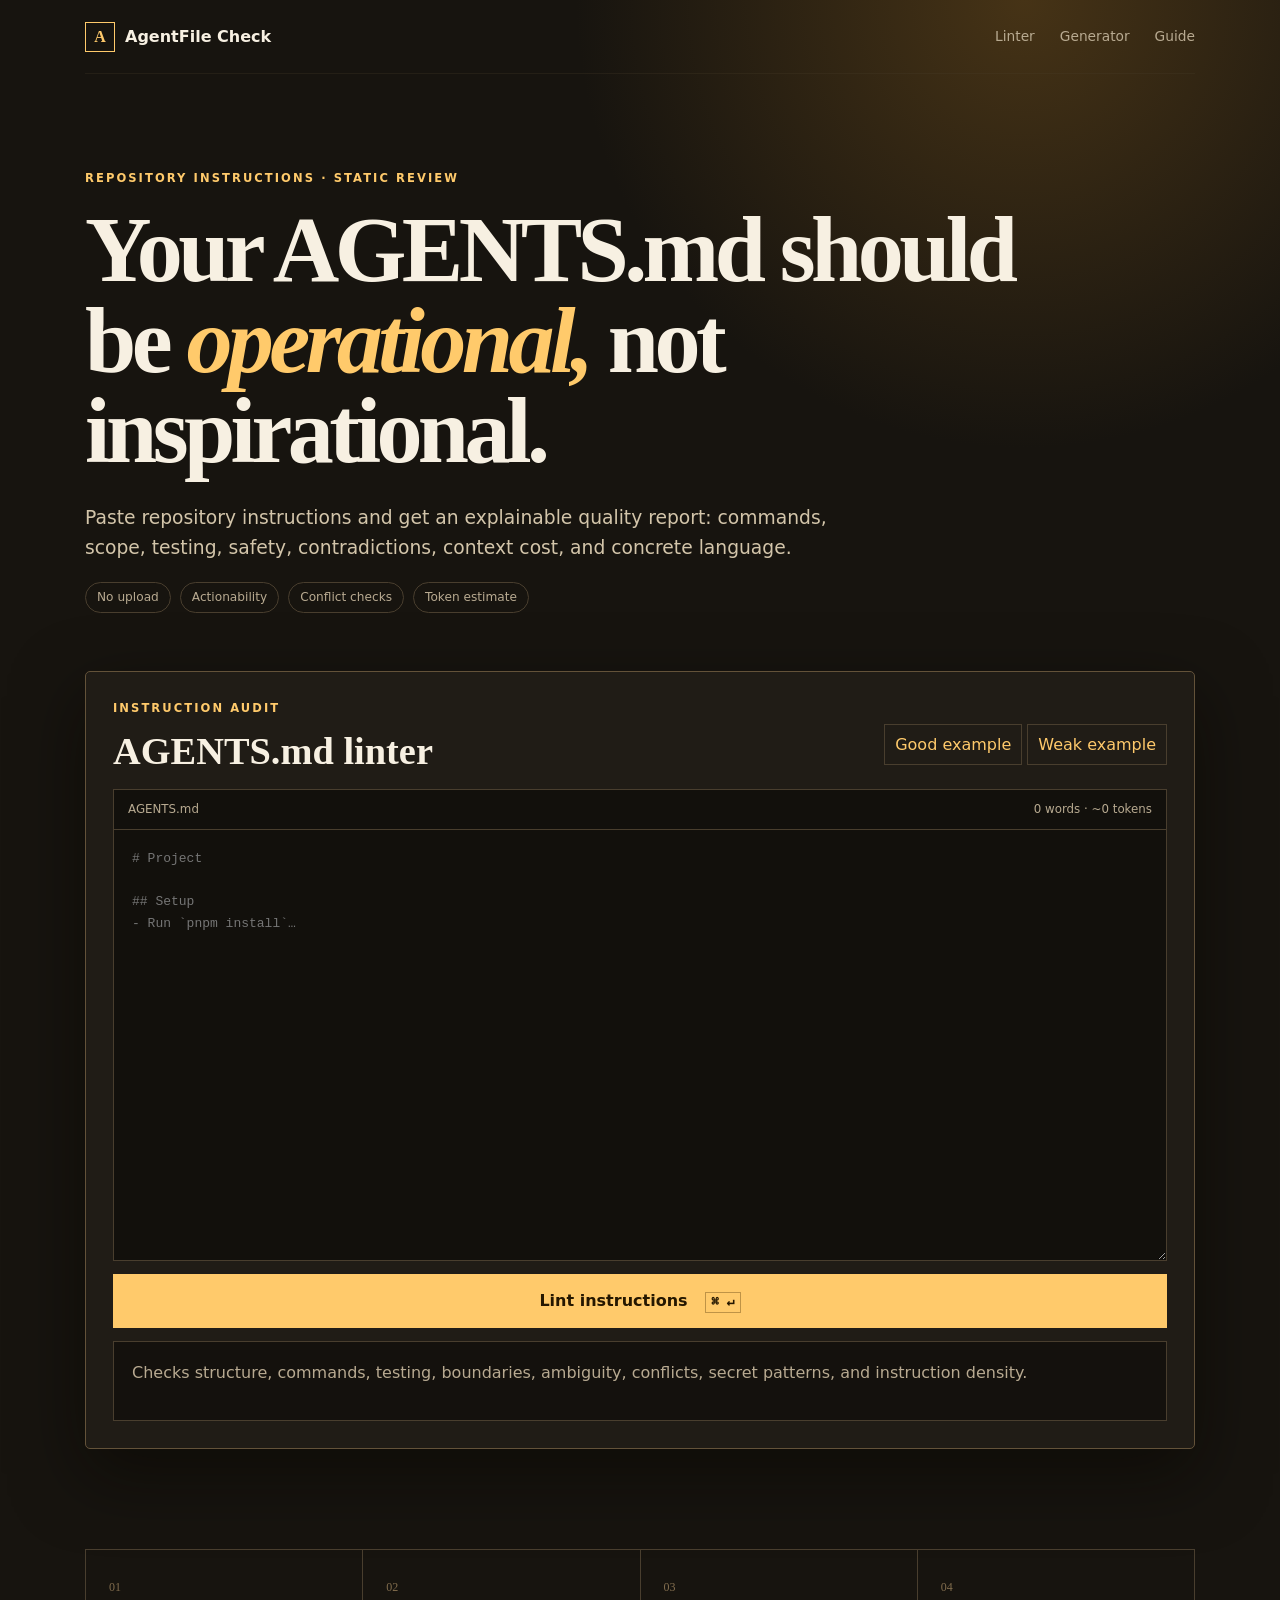
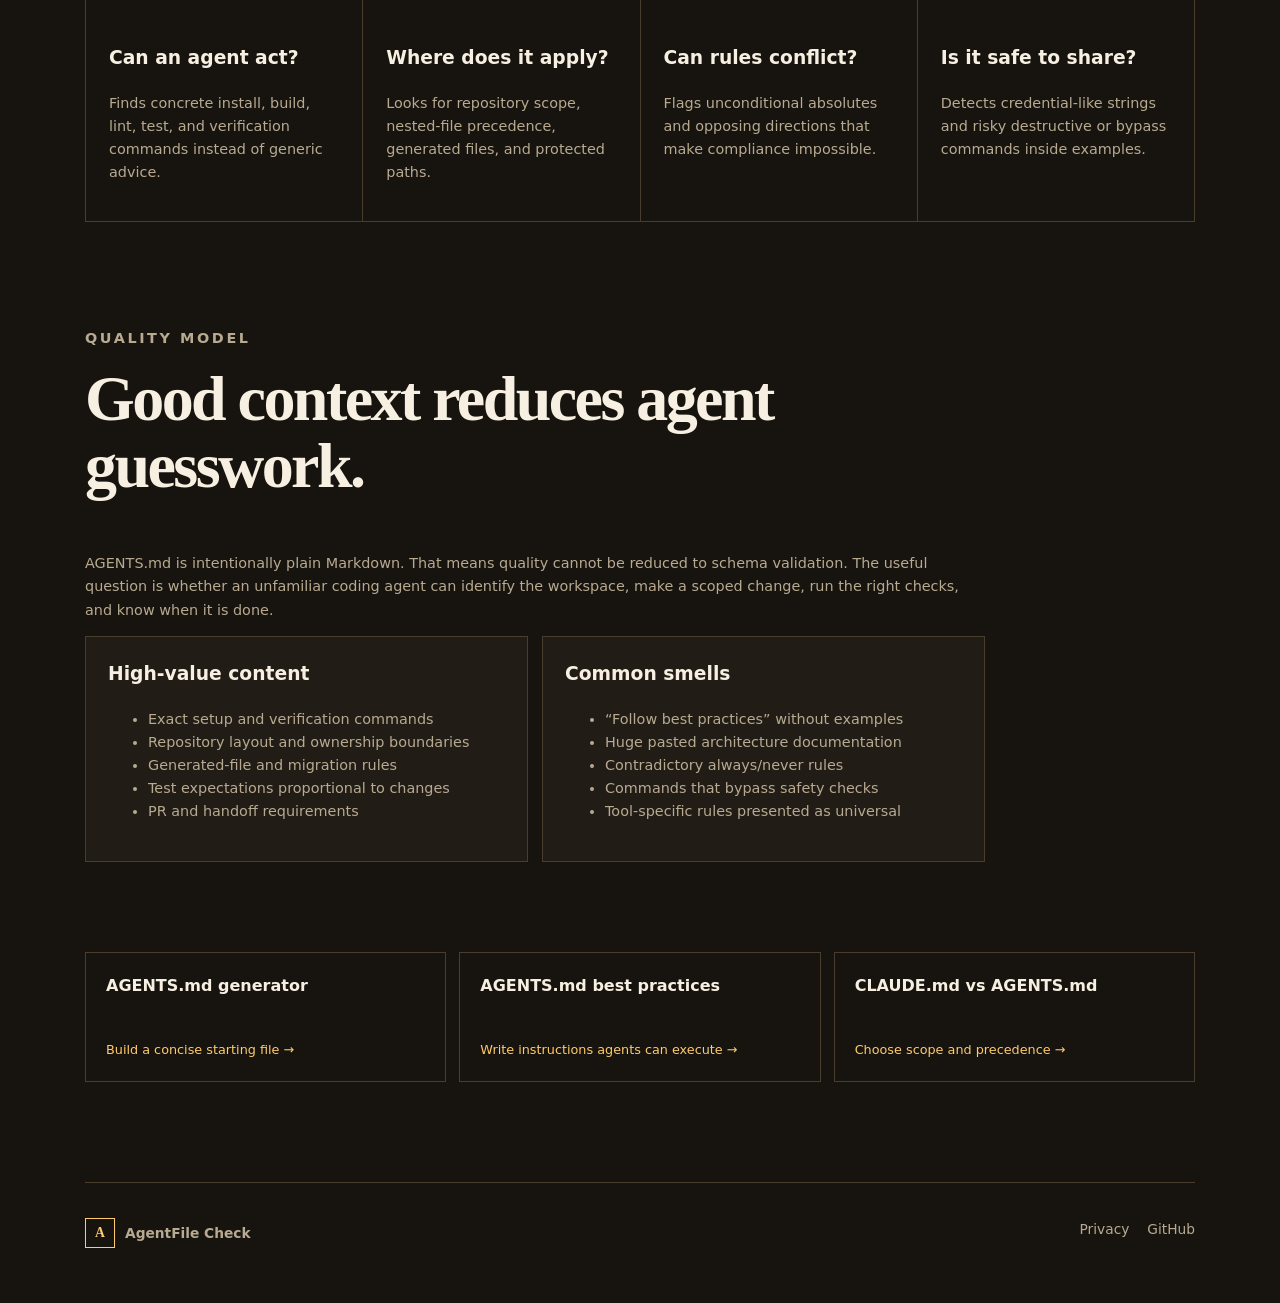
==== index.html @ b390b37d "Launch AGENTS.md quality linter" ====
<!doctype html><html lang="en"><head><meta charset="utf-8"><meta name="viewport" content="width=device-width,initial-scale=1">
<title>AGENTS.md Linter — Validate Coding Agent Instructions</title><meta name="description" content="Lint AGENTS.md for missing setup and test commands, vague instructions, conflicts, unsafe automation, scope ambiguity, excessive size, and leaked secrets. Runs locally.">
<link rel="canonical" href="https://agentslint.guagua-alvin.top/"><meta property="og:title" content="AGENTS.md Linter"><meta property="og:description" content="Check whether your repository instructions are actionable, scoped, consistent, and safe."><meta property="og:type" content="website"><meta property="og:url" content="https://agentslint.guagua-alvin.top/"><meta name="theme-color" content="#17140f"><link rel="icon" href="/assets/favicon.svg"><link rel="stylesheet" href="/styles.css">
<script type="application/ld+json">{"@context":"https://schema.org","@type":"SoftwareApplication","name":"AGENTS.md Linter","applicationCategory":"DeveloperApplication","operatingSystem":"Any","url":"https://agentslint.guagua-alvin.top/","offers":{"@type":"Offer","price":"0","priceCurrency":"USD"}}</script></head><body>
<header><a class="brand" href="/"><span>A</span>AgentFile Check</a><nav><a href="#linter">Linter</a><a href="/agents-md-generator">Generator</a><a href="/agents-md-best-practices">Guide</a></nav></header>
<main><section class="hero"><p class="kicker">REPOSITORY INSTRUCTIONS · STATIC REVIEW</p><h1>Your AGENTS.md should be <em>operational,</em> not inspirational.</h1><p>Paste repository instructions and get an explainable quality report: commands, scope, testing, safety, contradictions, context cost, and concrete language.</p><div class="chips"><span>No upload</span><span>Actionability</span><span>Conflict checks</span><span>Token estimate</span></div></section>
<section class="tool" id="linter"><div class="tool-head"><div><p class="kicker">INSTRUCTION AUDIT</p><h2>AGENTS.md linter</h2></div><div><button id="good" class="ghost">Good example</button><button id="bad" class="ghost">Weak example</button></div></div>
<div class="editor"><div class="bar"><span>AGENTS.md</span><span id="stats">0 words · ~0 tokens</span></div><textarea id="input" spellcheck="false" placeholder="# Project&#10;&#10;## Setup&#10;- Run `pnpm install`…"></textarea></div>
<button id="lint" class="primary">Lint instructions <kbd>⌘ ↵</kbd></button><div id="report" class="report empty"><p>Checks structure, commands, testing, boundaries, ambiguity, conflicts, secret patterns, and instruction density.</p></div></section>
<section class="grid"><article><b>01</b><h3>Can an agent act?</h3><p>Finds concrete install, build, lint, test, and verification commands instead of generic advice.</p></article><article><b>02</b><h3>Where does it apply?</h3><p>Looks for repository scope, nested-file precedence, generated files, and protected paths.</p></article><article><b>03</b><h3>Can rules conflict?</h3><p>Flags unconditional absolutes and opposing directions that make compliance impossible.</p></article><article><b>04</b><h3>Is it safe to share?</h3><p>Detects credential-like strings and risky destructive or bypass commands inside examples.</p></article></section>
<section class="content"><p class="kicker">QUALITY MODEL</p><h2>Good context reduces agent guesswork.</h2><p>AGENTS.md is intentionally plain Markdown. That means quality cannot be reduced to schema validation. The useful question is whether an unfamiliar coding agent can identify the workspace, make a scoped change, run the right checks, and know when it is done.</p><div class="split"><div><h3>High-value content</h3><ul><li>Exact setup and verification commands</li><li>Repository layout and ownership boundaries</li><li>Generated-file and migration rules</li><li>Test expectations proportional to changes</li><li>PR and handoff requirements</li></ul></div><div><h3>Common smells</h3><ul><li>“Follow best practices” without examples</li><li>Huge pasted architecture documentation</li><li>Contradictory always/never rules</li><li>Commands that bypass safety checks</li><li>Tool-specific rules presented as universal</li></ul></div></div></section>
<section class="links"><a href="/agents-md-generator"><strong>AGENTS.md generator</strong><span>Build a concise starting file →</span></a><a href="/agents-md-best-practices"><strong>AGENTS.md best practices</strong><span>Write instructions agents can execute →</span></a><a href="/claude-md-vs-agents-md"><strong>CLAUDE.md vs AGENTS.md</strong><span>Choose scope and precedence →</span></a></section></main>
<footer><a class="brand" href="/"><span>A</span>AgentFile Check</a><div><a href="/privacy">Privacy</a><a href="https://github.com/dmf6009/agents-md-linter">GitHub</a></div></footer><script src="/script.js" defer></script></body></html>
---- styles.css ----
:root{--bg:#17140f;--panel:#211d16;--panel2:#12100c;--line:#493e2e;--text:#f7f0e2;--muted:#b8aa91;--gold:#ffca6b;--cream:#ffe8b8;--red:#ff8174;--green:#8ee1a8;font-family:Inter,ui-sans-serif,system-ui,sans-serif;color-scheme:dark}*{box-sizing:border-box}html{scroll-behavior:smooth}body{margin:0;background:radial-gradient(circle at 80% 0,#463316 0,transparent 28rem),var(--bg);color:var(--text);line-height:1.6}a{color:inherit}button,textarea{font:inherit}button{cursor:pointer}header,main,footer{width:min(1110px,calc(100% - 32px));margin:auto}header{height:74px;display:flex;align-items:center;justify-content:space-between;border-bottom:1px solid #4a3d2944}.brand{display:flex;align-items:center;gap:10px;text-decoration:none;font-weight:850}.brand span{display:grid;place-items:center;width:30px;height:30px;border:1px solid var(--gold);color:var(--gold);font-family:Georgia,serif}nav{display:flex;gap:25px}nav a,footer a{color:var(--muted);text-decoration:none;font-size:.86rem}.hero{padding:95px 0 58px;max-width:960px}.kicker{font-size:.72rem;letter-spacing:.18em;color:var(--gold);font-weight:850;text-transform:uppercase}h1,h2,h3,p{margin-top:0}h1{font-family:Georgia,serif;font-size:clamp(3.2rem,7.2vw,6.4rem);line-height:.98;letter-spacing:-.05em;margin:18px 0 27px}h1 em{color:var(--gold)}.hero>p:last-of-type{max-width:760px;color:#d3c5aa;font-size:1.17rem}.chips{display:flex;gap:9px;flex-wrap:wrap}.chips span{border:1px solid var(--line);border-radius:99px;padding:5px 11px;color:var(--muted);font-size:.76rem}.tool{margin-bottom:100px;padding:27px;border:1px solid #635239;background:#211d16f5;border-radius:5px;box-shadow:0 25px 70px #07050088}.tool-head{display:flex;justify-content:space-between;align-items:center;gap:14px}.tool h2{font:700 2.4rem Georgia,serif;margin:0 0 16px}.ghost{border:1px solid var(--line);background:transparent;color:var(--gold);padding:7px 10px;margin-left:5px}.editor{border:1px solid var(--line);background:var(--panel2)}.bar{display:flex;justify-content:space-between;padding:10px 14px;border-bottom:1px solid var(--line);color:var(--muted);font-size:.74rem}.editor textarea{display:block;width:100%;min-height:430px;resize:vertical;border:0;outline:0;padding:18px;background:transparent;color:#f4e7cc;font:13px/1.65 ui-monospace,SFMono-Regular,monospace}.primary{width:100%;margin-top:13px;border:0;padding:14px;background:var(--gold);color:#251700;font-weight:850}.primary kbd{margin-left:12px;border:1px solid #60400f66;padding:2px 5px}.report{margin-top:13px;border:1px solid var(--line);padding:18px;background:#14110d}.report.empty{color:var(--muted)}.score{display:flex;align-items:center;gap:18px;padding-bottom:14px;border-bottom:1px solid var(--line)}.score strong{font-size:2.6rem;color:var(--green)}.score.warn strong{color:var(--gold)}.score.bad strong{color:var(--red)}.issue{padding:13px 0;border-bottom:1px solid #3a3023}.issue b{display:inline-block;margin-right:7px;padding:2px 7px;font-size:.62rem}.error b{background:#ff817422;color:#ff9b91}.warning b{background:#ffca6b22;color:var(--gold)}.pass b{background:#8ee1a822;color:var(--green)}.issue h4{display:inline}.issue p{margin:4px 0 0;color:var(--muted);font-size:.83rem}.grid{display:grid;grid-template-columns:repeat(4,1fr);border-top:1px solid var(--line);border-left:1px solid var(--line);margin-bottom:105px}.grid article{min-height:250px;padding:23px;border-right:1px solid var(--line);border-bottom:1px solid var(--line)}.grid b{color:#806c4d;font:12px ui-monospace}.grid h3{margin-top:45px}.grid p,.content p,.content li,.article p,.article li{color:var(--muted);font-size:.9rem}.content{max-width:900px;margin-bottom:90px}.content h2,.article h1{font:700 clamp(2.6rem,5vw,4.5rem)/1.05 Georgia,serif;letter-spacing:-.04em}.split{display:grid;grid-template-columns:1fr 1fr;gap:14px}.split>div{padding:22px;border:1px solid var(--line);background:var(--panel)}.links{display:grid;grid-template-columns:repeat(3,1fr);gap:13px;margin-bottom:100px}.links a{display:flex;flex-direction:column;justify-content:space-between;min-height:130px;padding:20px;border:1px solid var(--line);text-decoration:none}.links span{color:var(--gold);font-size:.8rem}.article{max-width:850px;padding:80px 0 110px}.article .lede{font-size:1.18rem;color:#d1c3a8}.article article h2{margin-top:45px;font:700 2rem Georgia,serif}pre{padding:17px;overflow:auto;border:1px solid var(--line);background:#0f0d0a;color:#f0d7a5}.callout{padding:15px 18px;border-left:3px solid var(--gold);background:var(--panel)}.cta{margin-top:42px;padding:24px;border:1px solid var(--gold)}.cta a{color:var(--gold);font-weight:800}footer{display:flex;justify-content:space-between;border-top:1px solid var(--line);padding:35px 0 55px}footer div{display:flex;gap:18px}@media(max-width:780px){nav{display:none}.grid{grid-template-columns:1fr 1fr}.split{grid-template-columns:1fr}.links{grid-template-columns:1fr}.hero{padding-top:65px}}@media(max-width:520px){header,main,footer{width:calc(100% - 22px)}h1{font-size:3.1rem}.tool{padding:11px}.tool-head{align-items:flex-start;flex-direction:column;margin-bottom:12px}.grid{grid-template-columns:1fr}footer{flex-direction:column;gap:20px}}
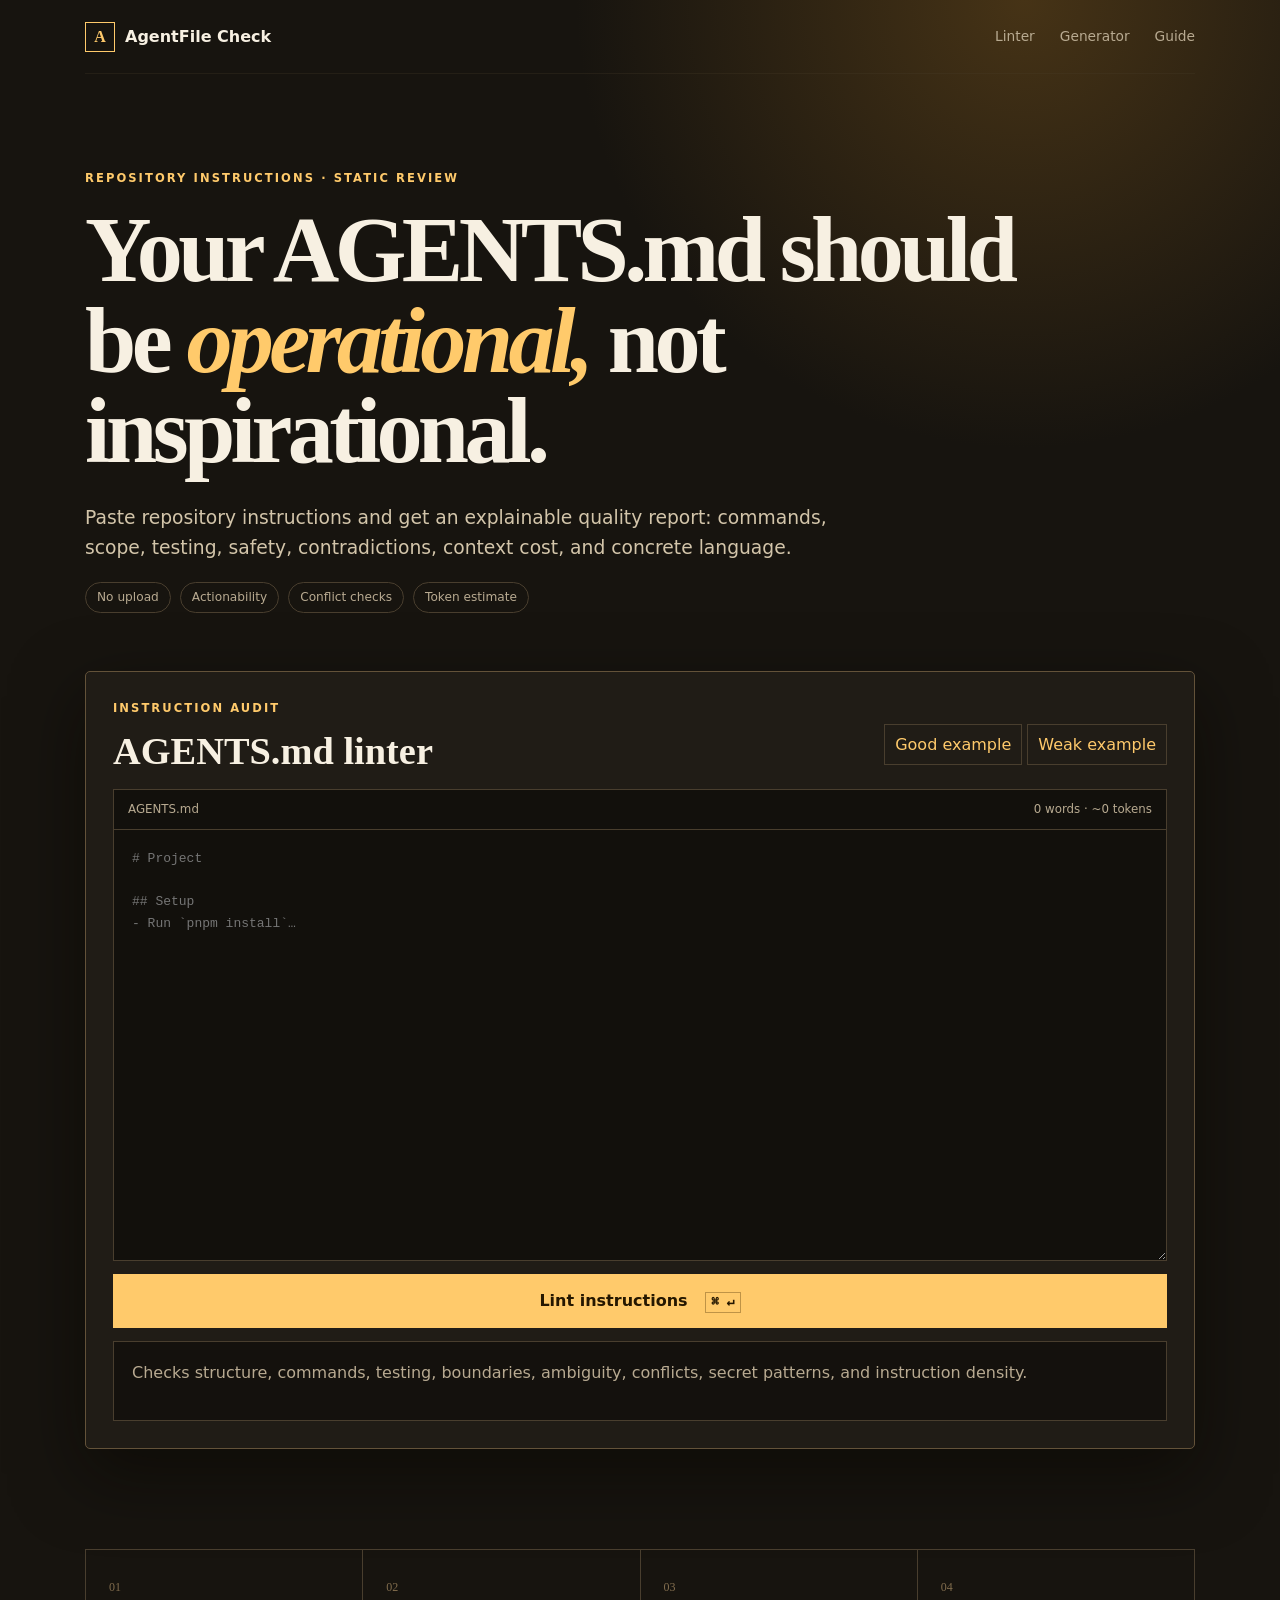
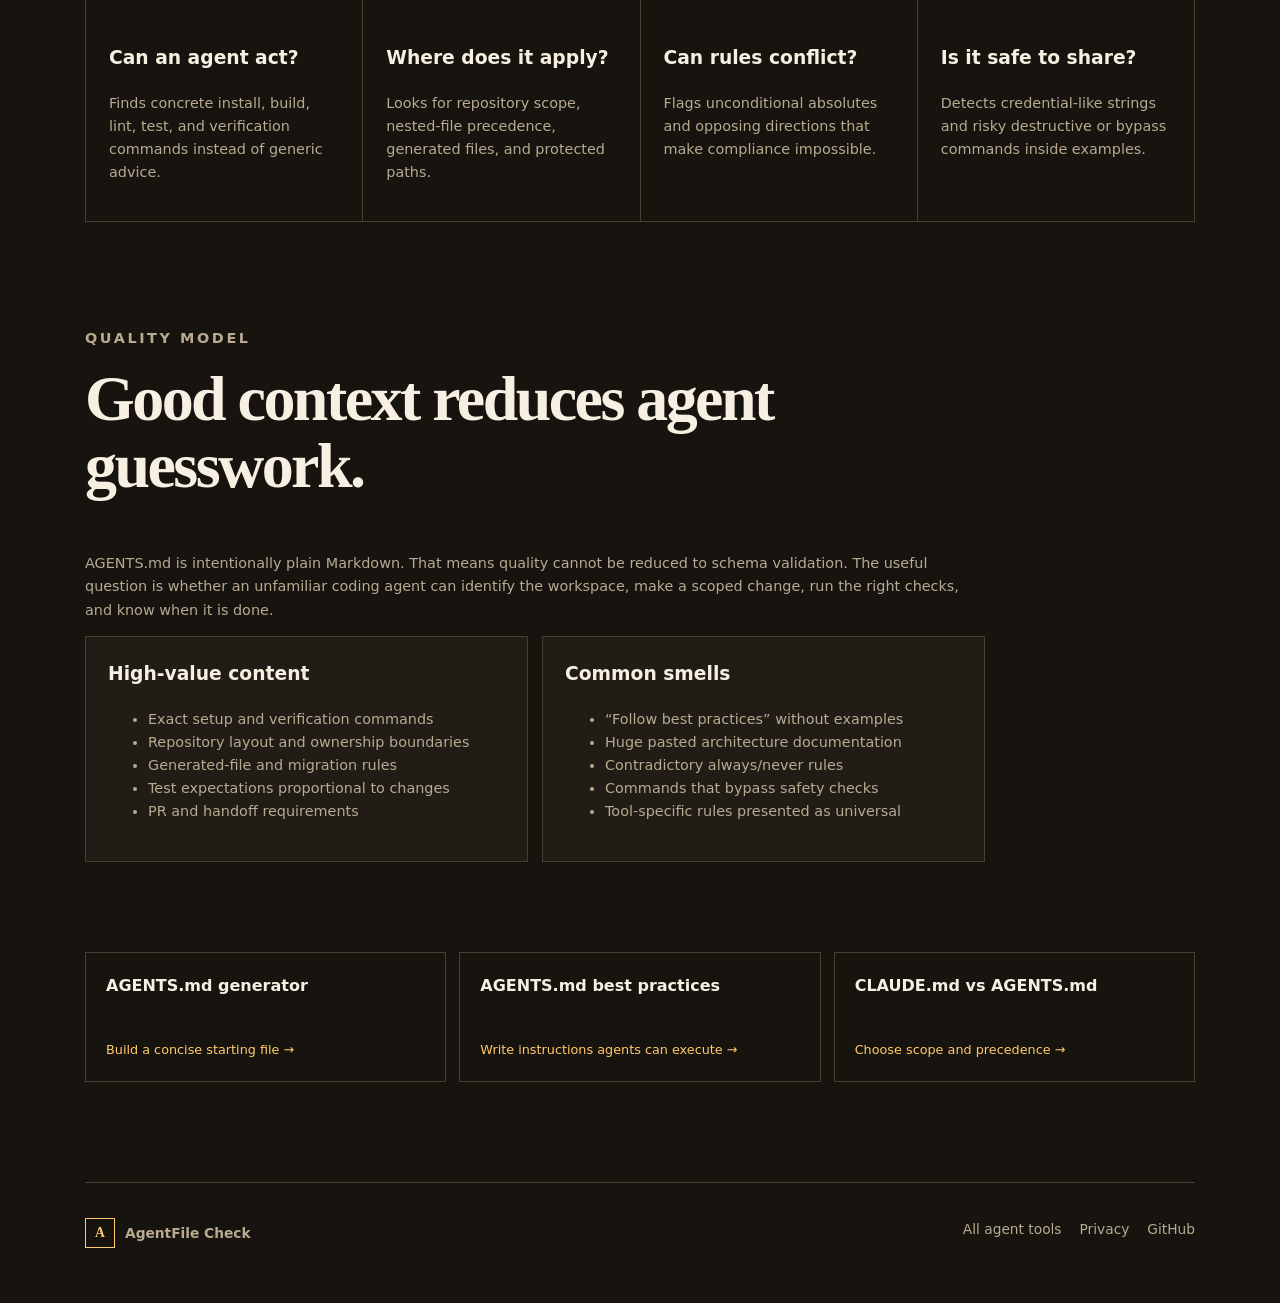
==== commit d91384c9: "Link agent tools directory" ====
--- a/index.html
+++ b/index.html
@@ -10,4 +10,4 @@
 <section class="grid"><article><b>01</b><h3>Can an agent act?</h3><p>Finds concrete install, build, lint, test, and verification commands instead of generic advice.</p></article><article><b>02</b><h3>Where does it apply?</h3><p>Looks for repository scope, nested-file precedence, generated files, and protected paths.</p></article><article><b>03</b><h3>Can rules conflict?</h3><p>Flags unconditional absolutes and opposing directions that make compliance impossible.</p></article><article><b>04</b><h3>Is it safe to share?</h3><p>Detects credential-like strings and risky destructive or bypass commands inside examples.</p></article></section>
 <section class="content"><p class="kicker">QUALITY MODEL</p><h2>Good context reduces agent guesswork.</h2><p>AGENTS.md is intentionally plain Markdown. That means quality cannot be reduced to schema validation. The useful question is whether an unfamiliar coding agent can identify the workspace, make a scoped change, run the right checks, and know when it is done.</p><div class="split"><div><h3>High-value content</h3><ul><li>Exact setup and verification commands</li><li>Repository layout and ownership boundaries</li><li>Generated-file and migration rules</li><li>Test expectations proportional to changes</li><li>PR and handoff requirements</li></ul></div><div><h3>Common smells</h3><ul><li>“Follow best practices” without examples</li><li>Huge pasted architecture documentation</li><li>Contradictory always/never rules</li><li>Commands that bypass safety checks</li><li>Tool-specific rules presented as universal</li></ul></div></div></section>
 <section class="links"><a href="/agents-md-generator"><strong>AGENTS.md generator</strong><span>Build a concise starting file →</span></a><a href="/agents-md-best-practices"><strong>AGENTS.md best practices</strong><span>Write instructions agents can execute →</span></a><a href="/claude-md-vs-agents-md"><strong>CLAUDE.md vs AGENTS.md</strong><span>Choose scope and precedence →</span></a></section></main>
-<footer><a class="brand" href="/"><span>A</span>AgentFile Check</a><div><a href="/privacy">Privacy</a><a href="https://github.com/dmf6009/agents-md-linter">GitHub</a></div></footer><script src="/script.js" defer></script></body></html>
+<footer><a class="brand" href="/"><span>A</span>AgentFile Check</a><div><a href="https://mcp.guagua-alvin.top/agent-tools">All agent tools</a><a href="/privacy">Privacy</a><a href="https://github.com/dmf6009/agents-md-linter">GitHub</a></div></footer><script src="/script.js" defer></script></body></html>
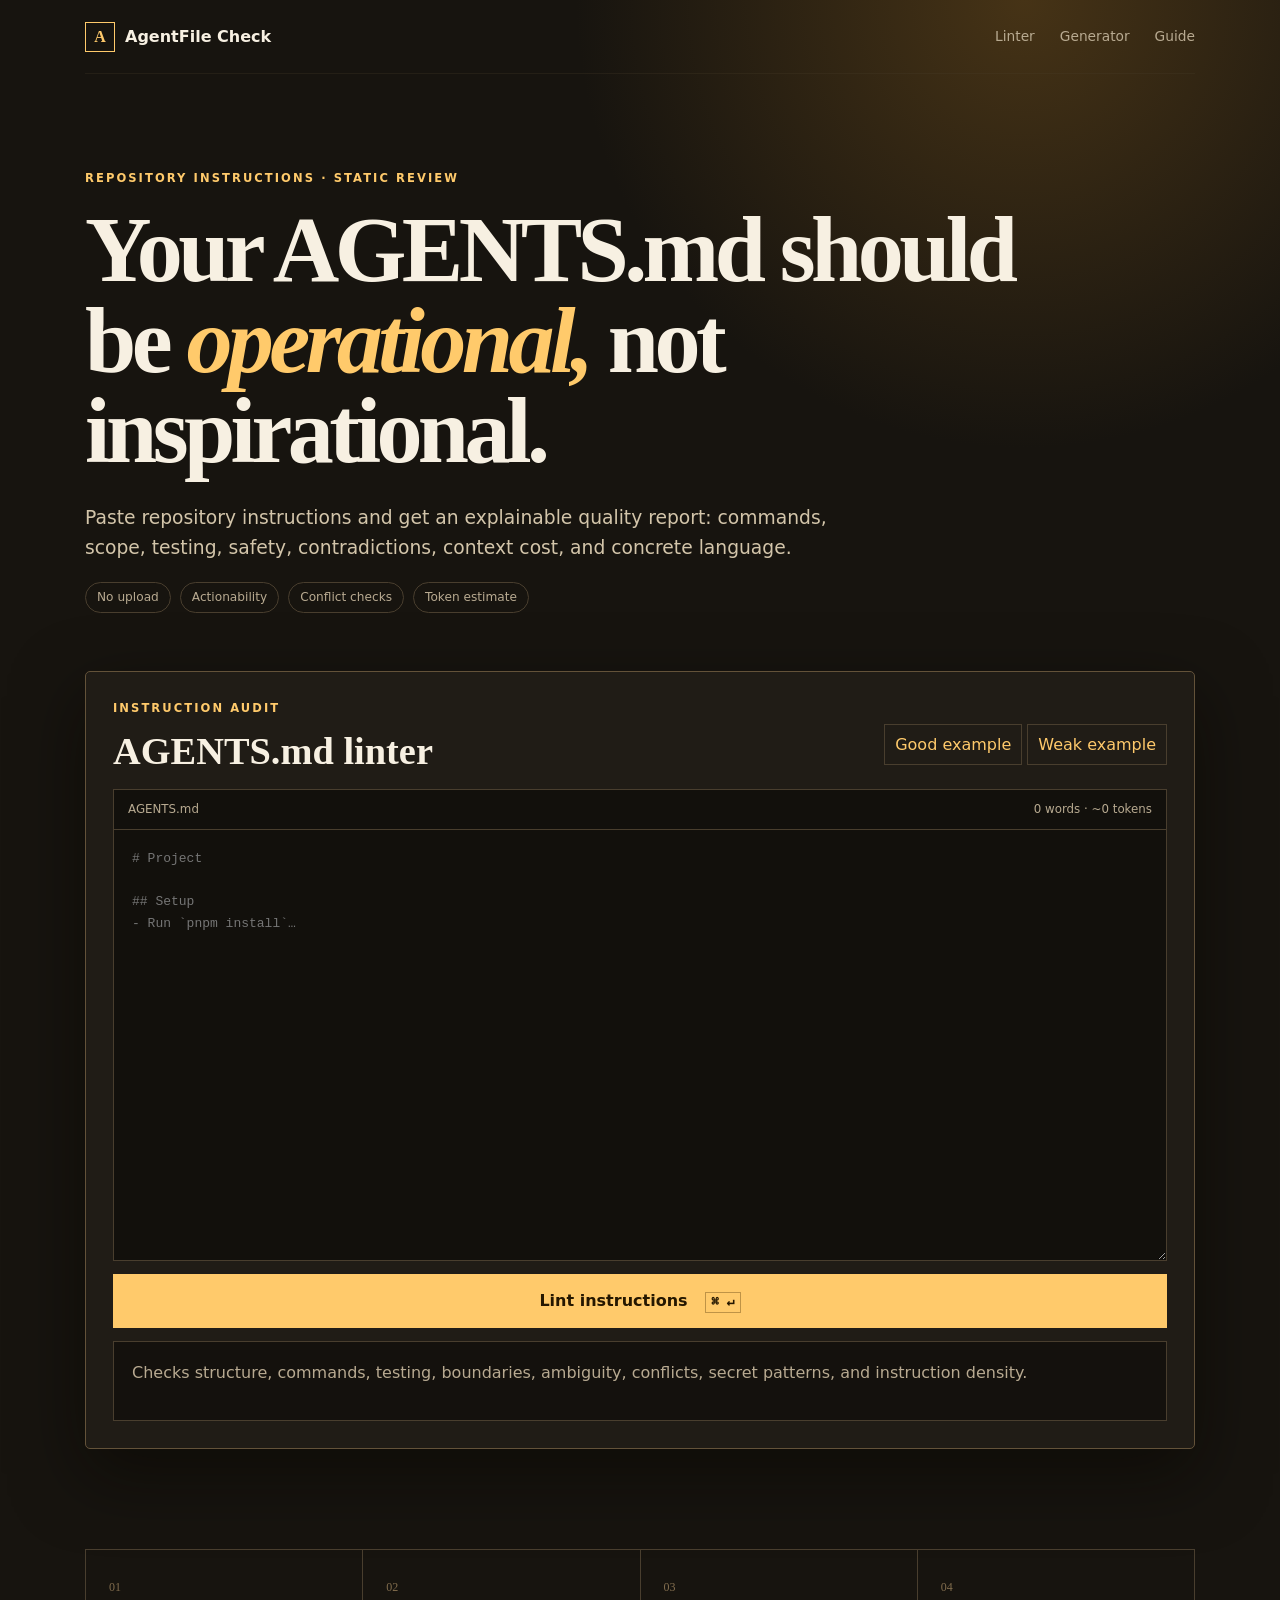
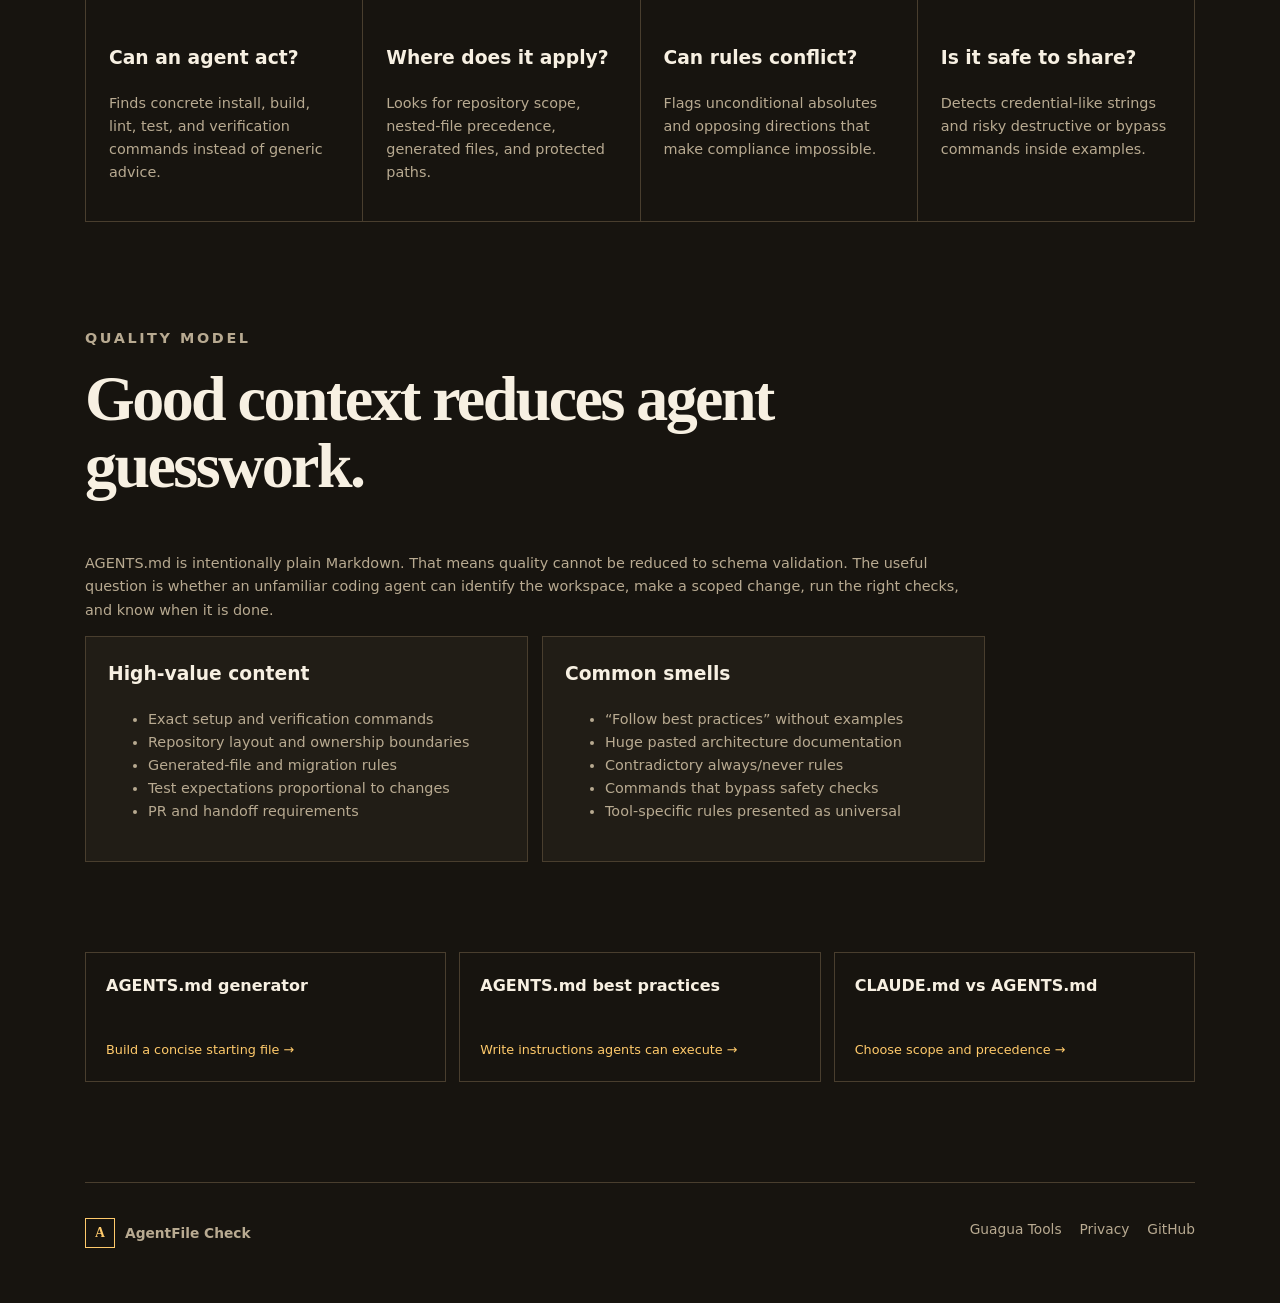
==== commit 29768d7e: "Link linter to Guagua Tools" ====
--- a/index.html
+++ b/index.html
@@ -10,4 +10,4 @@
 <section class="grid"><article><b>01</b><h3>Can an agent act?</h3><p>Finds concrete install, build, lint, test, and verification commands instead of generic advice.</p></article><article><b>02</b><h3>Where does it apply?</h3><p>Looks for repository scope, nested-file precedence, generated files, and protected paths.</p></article><article><b>03</b><h3>Can rules conflict?</h3><p>Flags unconditional absolutes and opposing directions that make compliance impossible.</p></article><article><b>04</b><h3>Is it safe to share?</h3><p>Detects credential-like strings and risky destructive or bypass commands inside examples.</p></article></section>
 <section class="content"><p class="kicker">QUALITY MODEL</p><h2>Good context reduces agent guesswork.</h2><p>AGENTS.md is intentionally plain Markdown. That means quality cannot be reduced to schema validation. The useful question is whether an unfamiliar coding agent can identify the workspace, make a scoped change, run the right checks, and know when it is done.</p><div class="split"><div><h3>High-value content</h3><ul><li>Exact setup and verification commands</li><li>Repository layout and ownership boundaries</li><li>Generated-file and migration rules</li><li>Test expectations proportional to changes</li><li>PR and handoff requirements</li></ul></div><div><h3>Common smells</h3><ul><li>“Follow best practices” without examples</li><li>Huge pasted architecture documentation</li><li>Contradictory always/never rules</li><li>Commands that bypass safety checks</li><li>Tool-specific rules presented as universal</li></ul></div></div></section>
 <section class="links"><a href="/agents-md-generator"><strong>AGENTS.md generator</strong><span>Build a concise starting file →</span></a><a href="/agents-md-best-practices"><strong>AGENTS.md best practices</strong><span>Write instructions agents can execute →</span></a><a href="/claude-md-vs-agents-md"><strong>CLAUDE.md vs AGENTS.md</strong><span>Choose scope and precedence →</span></a></section></main>
-<footer><a class="brand" href="/"><span>A</span>AgentFile Check</a><div><a href="https://mcp.guagua-alvin.top/agent-tools">All agent tools</a><a href="/privacy">Privacy</a><a href="https://github.com/dmf6009/agents-md-linter">GitHub</a></div></footer><script src="/script.js" defer></script></body></html>
+<footer><a class="brand" href="/"><span>A</span>AgentFile Check</a><div><a href="https://guagua-alvin.top/">Guagua Tools</a><a href="/privacy">Privacy</a><a href="https://github.com/dmf6009/agents-md-linter">GitHub</a></div></footer><script src="/script.js" defer></script></body></html>
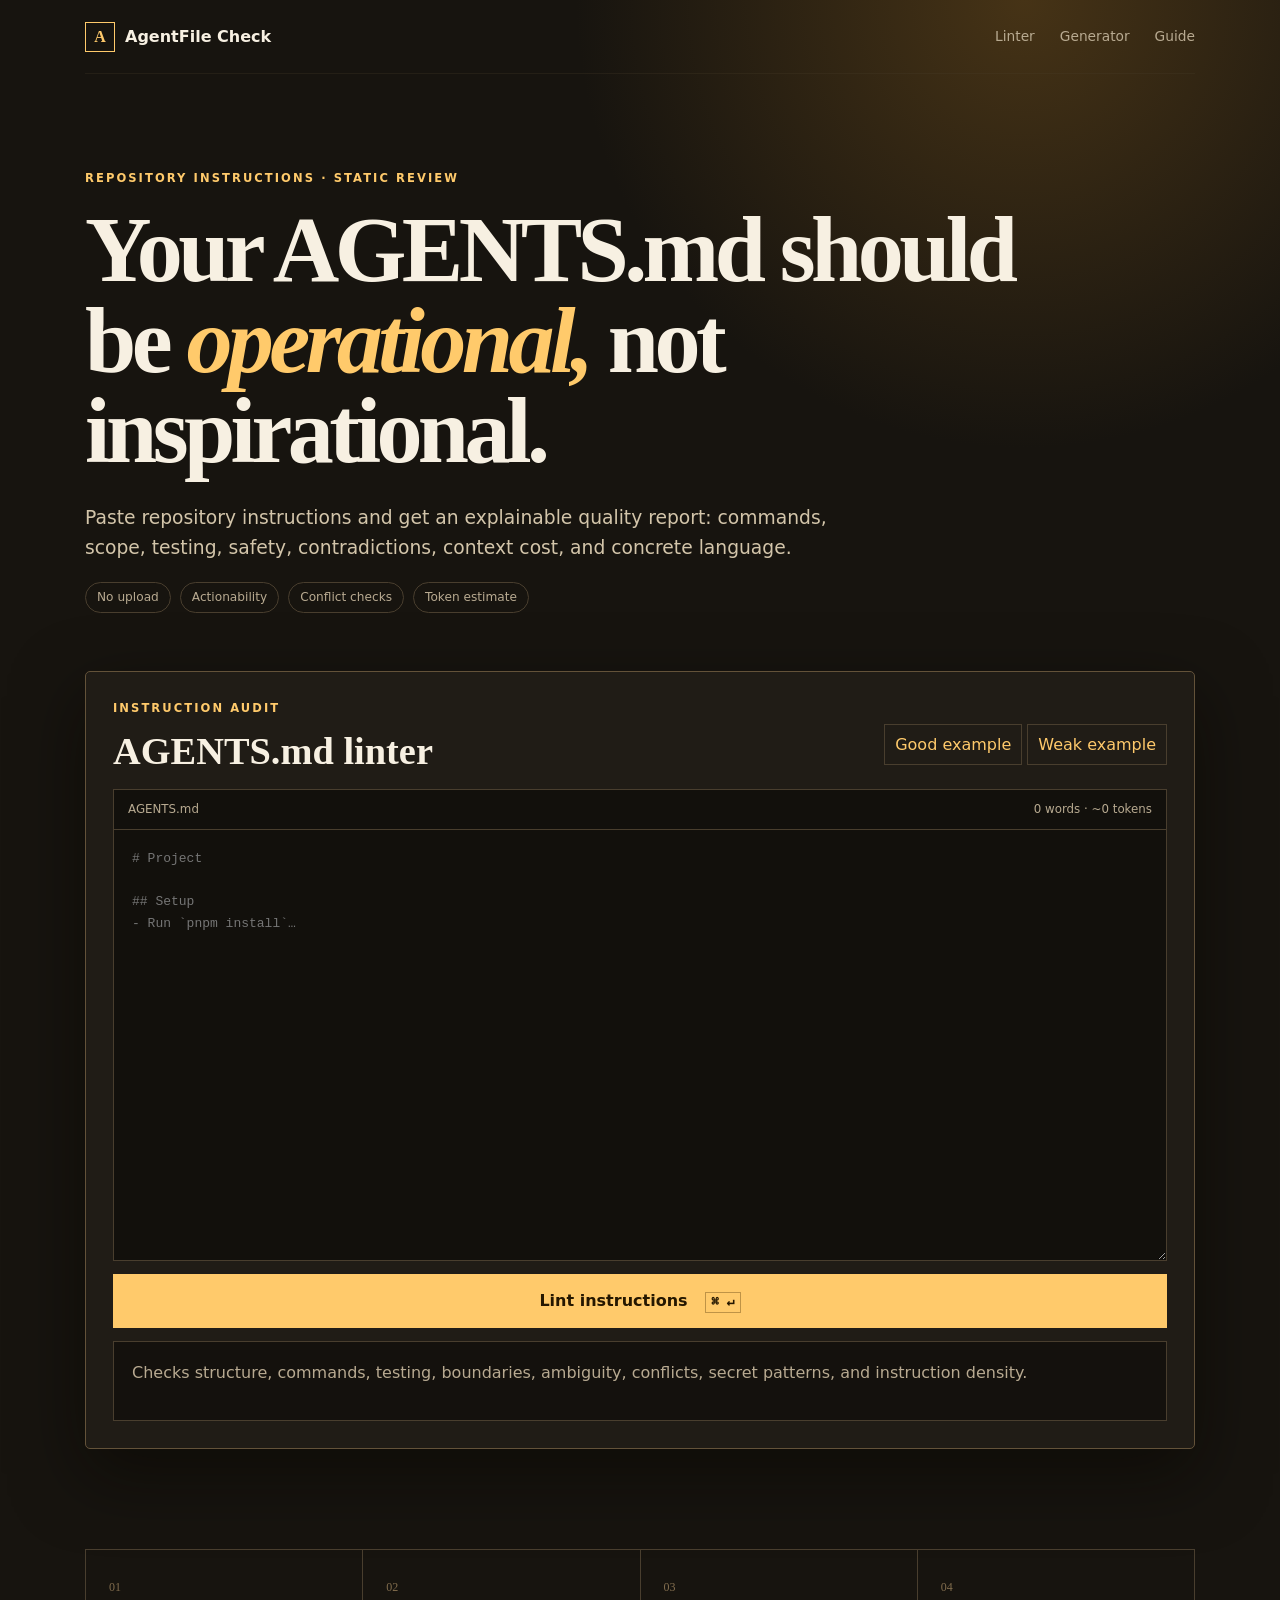
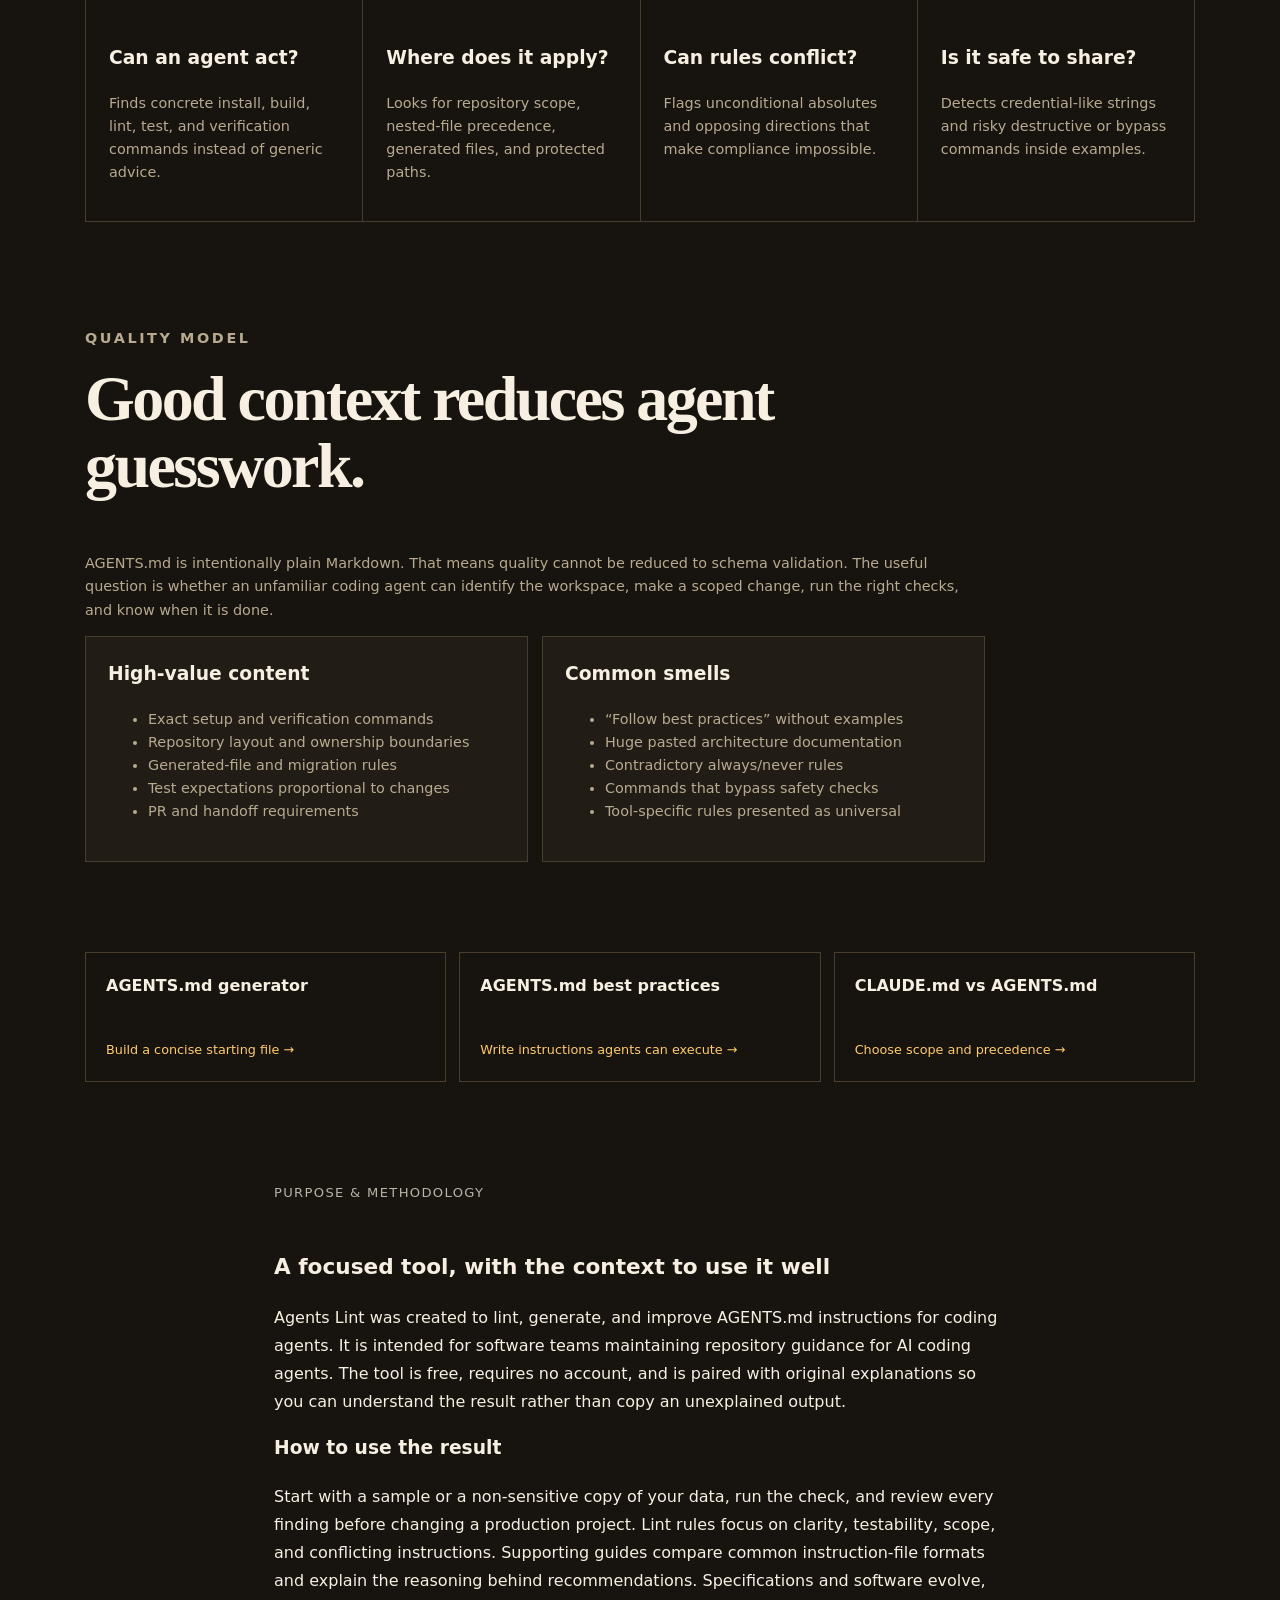
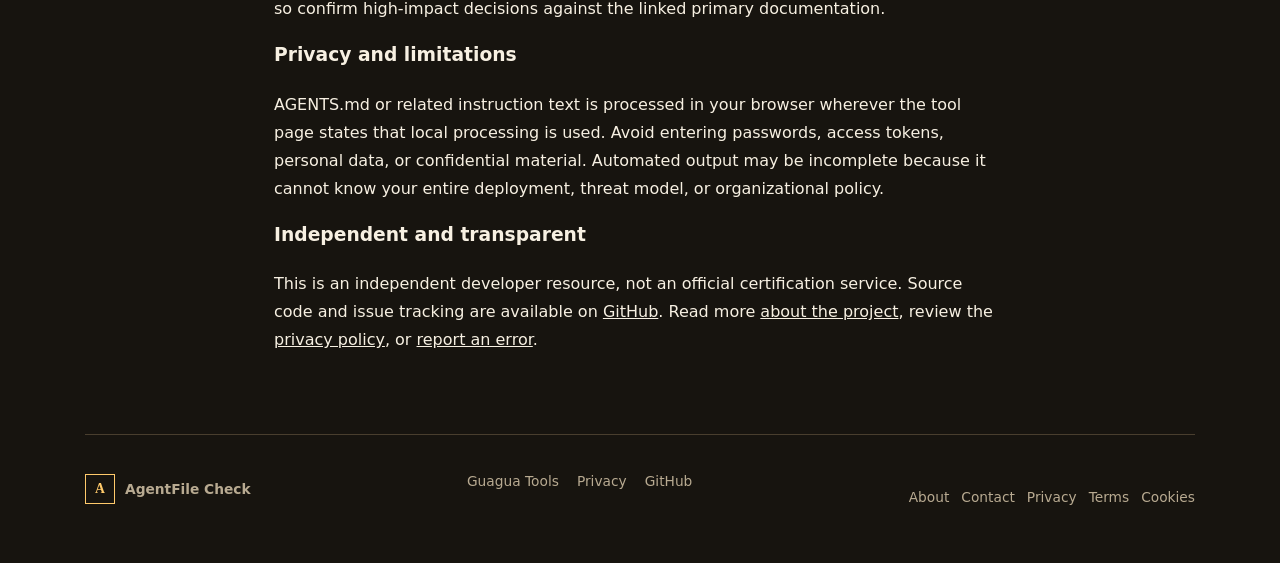
==== commit f6ba80f2: "Improve AdSense review readiness" ====
--- a/index.html
+++ b/index.html
@@ -1,7 +1,7 @@
 <!doctype html><html lang="en"><head><meta charset="utf-8"><meta name="viewport" content="width=device-width,initial-scale=1">
 <title>AGENTS.md Linter — Validate Coding Agent Instructions</title><meta name="description" content="Lint AGENTS.md for missing setup and test commands, vague instructions, conflicts, unsafe automation, scope ambiguity, excessive size, and leaked secrets. Runs locally.">
 <link rel="canonical" href="https://agentslint.guagua-alvin.top/"><meta property="og:title" content="AGENTS.md Linter"><meta property="og:description" content="Check whether your repository instructions are actionable, scoped, consistent, and safe."><meta property="og:type" content="website"><meta property="og:url" content="https://agentslint.guagua-alvin.top/"><meta name="theme-color" content="#17140f"><link rel="icon" href="/assets/favicon.svg"><link rel="stylesheet" href="/styles.css">
-<script type="application/ld+json">{"@context":"https://schema.org","@type":"SoftwareApplication","name":"AGENTS.md Linter","applicationCategory":"DeveloperApplication","operatingSystem":"Any","url":"https://agentslint.guagua-alvin.top/","offers":{"@type":"Offer","price":"0","priceCurrency":"USD"}}</script></head><body>
+<script type="application/ld+json">{"@context":"https://schema.org","@type":"SoftwareApplication","name":"AGENTS.md Linter","applicationCategory":"DeveloperApplication","operatingSystem":"Any","url":"https://agentslint.guagua-alvin.top/","offers":{"@type":"Offer","price":"0","priceCurrency":"USD"}}</script><script async src="https://pagead2.googlesyndication.com/pagead/js/adsbygoogle.js?client=ca-pub-3191558815455000" crossorigin="anonymous"></script></head><body>
 <header><a class="brand" href="/"><span>A</span>AgentFile Check</a><nav><a href="#linter">Linter</a><a href="/agents-md-generator">Generator</a><a href="/agents-md-best-practices">Guide</a></nav></header>
 <main><section class="hero"><p class="kicker">REPOSITORY INSTRUCTIONS · STATIC REVIEW</p><h1>Your AGENTS.md should be <em>operational,</em> not inspirational.</h1><p>Paste repository instructions and get an explainable quality report: commands, scope, testing, safety, contradictions, context cost, and concrete language.</p><div class="chips"><span>No upload</span><span>Actionability</span><span>Conflict checks</span><span>Token estimate</span></div></section>
 <section class="tool" id="linter"><div class="tool-head"><div><p class="kicker">INSTRUCTION AUDIT</p><h2>AGENTS.md linter</h2></div><div><button id="good" class="ghost">Good example</button><button id="bad" class="ghost">Weak example</button></div></div>
@@ -9,5 +9,15 @@
 <button id="lint" class="primary">Lint instructions <kbd>⌘ ↵</kbd></button><div id="report" class="report empty"><p>Checks structure, commands, testing, boundaries, ambiguity, conflicts, secret patterns, and instruction density.</p></div></section>
 <section class="grid"><article><b>01</b><h3>Can an agent act?</h3><p>Finds concrete install, build, lint, test, and verification commands instead of generic advice.</p></article><article><b>02</b><h3>Where does it apply?</h3><p>Looks for repository scope, nested-file precedence, generated files, and protected paths.</p></article><article><b>03</b><h3>Can rules conflict?</h3><p>Flags unconditional absolutes and opposing directions that make compliance impossible.</p></article><article><b>04</b><h3>Is it safe to share?</h3><p>Detects credential-like strings and risky destructive or bypass commands inside examples.</p></article></section>
 <section class="content"><p class="kicker">QUALITY MODEL</p><h2>Good context reduces agent guesswork.</h2><p>AGENTS.md is intentionally plain Markdown. That means quality cannot be reduced to schema validation. The useful question is whether an unfamiliar coding agent can identify the workspace, make a scoped change, run the right checks, and know when it is done.</p><div class="split"><div><h3>High-value content</h3><ul><li>Exact setup and verification commands</li><li>Repository layout and ownership boundaries</li><li>Generated-file and migration rules</li><li>Test expectations proportional to changes</li><li>PR and handoff requirements</li></ul></div><div><h3>Common smells</h3><ul><li>“Follow best practices” without examples</li><li>Huge pasted architecture documentation</li><li>Contradictory always/never rules</li><li>Commands that bypass safety checks</li><li>Tool-specific rules presented as universal</li></ul></div></div></section>
-<section class="links"><a href="/agents-md-generator"><strong>AGENTS.md generator</strong><span>Build a concise starting file →</span></a><a href="/agents-md-best-practices"><strong>AGENTS.md best practices</strong><span>Write instructions agents can execute →</span></a><a href="/claude-md-vs-agents-md"><strong>CLAUDE.md vs AGENTS.md</strong><span>Choose scope and precedence →</span></a></section></main>
-<footer><a class="brand" href="/"><span>A</span>AgentFile Check</a><div><a href="https://guagua-alvin.top/">Guagua Tools</a><a href="/privacy">Privacy</a><a href="https://github.com/dmf6009/agents-md-linter">GitHub</a></div></footer><script src="/script.js" defer></script></body></html>
+<section class="links"><a href="/agents-md-generator"><strong>AGENTS.md generator</strong><span>Build a concise starting file →</span></a><a href="/agents-md-best-practices"><strong>AGENTS.md best practices</strong><span>Write instructions agents can execute →</span></a><a href="/claude-md-vs-agents-md"><strong>CLAUDE.md vs AGENTS.md</strong><span>Choose scope and precedence →</span></a></section><section id="editorial-value" class="policy-page" aria-labelledby="value-title">
+      <p class="policy-kicker">PURPOSE &amp; METHODOLOGY</p>
+      <h2 id="value-title">A focused tool, with the context to use it well</h2>
+      <p>Agents Lint was created to lint, generate, and improve AGENTS.md instructions for coding agents. It is intended for software teams maintaining repository guidance for AI coding agents. The tool is free, requires no account, and is paired with original explanations so you can understand the result rather than copy an unexplained output.</p>
+      <h3>How to use the result</h3>
+      <p>Start with a sample or a non-sensitive copy of your data, run the check, and review every finding before changing a production project. Lint rules focus on clarity, testability, scope, and conflicting instructions. Supporting guides compare common instruction-file formats and explain the reasoning behind recommendations. Specifications and software evolve, so confirm high-impact decisions against the linked primary documentation.</p>
+      <h3>Privacy and limitations</h3>
+      <p>AGENTS.md or related instruction text is processed in your browser wherever the tool page states that local processing is used. Avoid entering passwords, access tokens, personal data, or confidential material. Automated output may be incomplete because it cannot know your entire deployment, threat model, or organizational policy.</p>
+      <h3>Independent and transparent</h3>
+      <p>This is an independent developer resource, not an official certification service. Source code and issue tracking are available on <a href="https://github.com/dmf6009/agents-md-linter" rel="noopener">GitHub</a>. Read more <a href="/about">about the project</a>, review the <a href="/privacy">privacy policy</a>, or <a href="/contact">report an error</a>.</p>
+    </section></main>
+<footer><a class="brand" href="/"><span>A</span>AgentFile Check</a><div><a href="https://guagua-alvin.top/">Guagua Tools</a><a href="/privacy">Privacy</a><a href="https://github.com/dmf6009/agents-md-linter">GitHub</a></div><div class="trust-links" aria-label="Site policies"><a href="/about">About</a><a href="/contact">Contact</a><a href="/privacy">Privacy</a><a href="/terms">Terms</a><a href="/cookies">Cookies</a></div></footer><script src="/script.js" defer></script></body></html>
--- a/styles.css
+++ b/styles.css
@@ -1 +1,13 @@
 :root{--bg:#17140f;--panel:#211d16;--panel2:#12100c;--line:#493e2e;--text:#f7f0e2;--muted:#b8aa91;--gold:#ffca6b;--cream:#ffe8b8;--red:#ff8174;--green:#8ee1a8;font-family:Inter,ui-sans-serif,system-ui,sans-serif;color-scheme:dark}*{box-sizing:border-box}html{scroll-behavior:smooth}body{margin:0;background:radial-gradient(circle at 80% 0,#463316 0,transparent 28rem),var(--bg);color:var(--text);line-height:1.6}a{color:inherit}button,textarea{font:inherit}button{cursor:pointer}header,main,footer{width:min(1110px,calc(100% - 32px));margin:auto}header{height:74px;display:flex;align-items:center;justify-content:space-between;border-bottom:1px solid #4a3d2944}.brand{display:flex;align-items:center;gap:10px;text-decoration:none;font-weight:850}.brand span{display:grid;place-items:center;width:30px;height:30px;border:1px solid var(--gold);color:var(--gold);font-family:Georgia,serif}nav{display:flex;gap:25px}nav a,footer a{color:var(--muted);text-decoration:none;font-size:.86rem}.hero{padding:95px 0 58px;max-width:960px}.kicker{font-size:.72rem;letter-spacing:.18em;color:var(--gold);font-weight:850;text-transform:uppercase}h1,h2,h3,p{margin-top:0}h1{font-family:Georgia,serif;font-size:clamp(3.2rem,7.2vw,6.4rem);line-height:.98;letter-spacing:-.05em;margin:18px 0 27px}h1 em{color:var(--gold)}.hero>p:last-of-type{max-width:760px;color:#d3c5aa;font-size:1.17rem}.chips{display:flex;gap:9px;flex-wrap:wrap}.chips span{border:1px solid var(--line);border-radius:99px;padding:5px 11px;color:var(--muted);font-size:.76rem}.tool{margin-bottom:100px;padding:27px;border:1px solid #635239;background:#211d16f5;border-radius:5px;box-shadow:0 25px 70px #07050088}.tool-head{display:flex;justify-content:space-between;align-items:center;gap:14px}.tool h2{font:700 2.4rem Georgia,serif;margin:0 0 16px}.ghost{border:1px solid var(--line);background:transparent;color:var(--gold);padding:7px 10px;margin-left:5px}.editor{border:1px solid var(--line);background:var(--panel2)}.bar{display:flex;justify-content:space-between;padding:10px 14px;border-bottom:1px solid var(--line);color:var(--muted);font-size:.74rem}.editor textarea{display:block;width:100%;min-height:430px;resize:vertical;border:0;outline:0;padding:18px;background:transparent;color:#f4e7cc;font:13px/1.65 ui-monospace,SFMono-Regular,monospace}.primary{width:100%;margin-top:13px;border:0;padding:14px;background:var(--gold);color:#251700;font-weight:850}.primary kbd{margin-left:12px;border:1px solid #60400f66;padding:2px 5px}.report{margin-top:13px;border:1px solid var(--line);padding:18px;background:#14110d}.report.empty{color:var(--muted)}.score{display:flex;align-items:center;gap:18px;padding-bottom:14px;border-bottom:1px solid var(--line)}.score strong{font-size:2.6rem;color:var(--green)}.score.warn strong{color:var(--gold)}.score.bad strong{color:var(--red)}.issue{padding:13px 0;border-bottom:1px solid #3a3023}.issue b{display:inline-block;margin-right:7px;padding:2px 7px;font-size:.62rem}.error b{background:#ff817422;color:#ff9b91}.warning b{background:#ffca6b22;color:var(--gold)}.pass b{background:#8ee1a822;color:var(--green)}.issue h4{display:inline}.issue p{margin:4px 0 0;color:var(--muted);font-size:.83rem}.grid{display:grid;grid-template-columns:repeat(4,1fr);border-top:1px solid var(--line);border-left:1px solid var(--line);margin-bottom:105px}.grid article{min-height:250px;padding:23px;border-right:1px solid var(--line);border-bottom:1px solid var(--line)}.grid b{color:#806c4d;font:12px ui-monospace}.grid h3{margin-top:45px}.grid p,.content p,.content li,.article p,.article li{color:var(--muted);font-size:.9rem}.content{max-width:900px;margin-bottom:90px}.content h2,.article h1{font:700 clamp(2.6rem,5vw,4.5rem)/1.05 Georgia,serif;letter-spacing:-.04em}.split{display:grid;grid-template-columns:1fr 1fr;gap:14px}.split>div{padding:22px;border:1px solid var(--line);background:var(--panel)}.links{display:grid;grid-template-columns:repeat(3,1fr);gap:13px;margin-bottom:100px}.links a{display:flex;flex-direction:column;justify-content:space-between;min-height:130px;padding:20px;border:1px solid var(--line);text-decoration:none}.links span{color:var(--gold);font-size:.8rem}.article{max-width:850px;padding:80px 0 110px}.article .lede{font-size:1.18rem;color:#d1c3a8}.article article h2{margin-top:45px;font:700 2rem Georgia,serif}pre{padding:17px;overflow:auto;border:1px solid var(--line);background:#0f0d0a;color:#f0d7a5}.callout{padding:15px 18px;border-left:3px solid var(--gold);background:var(--panel)}.cta{margin-top:42px;padding:24px;border:1px solid var(--gold)}.cta a{color:var(--gold);font-weight:800}footer{display:flex;justify-content:space-between;border-top:1px solid var(--line);padding:35px 0 55px}footer div{display:flex;gap:18px}@media(max-width:780px){nav{display:none}.grid{grid-template-columns:1fr 1fr}.split{grid-template-columns:1fr}.links{grid-template-columns:1fr}.hero{padding-top:65px}}@media(max-width:520px){header,main,footer{width:calc(100% - 22px)}h1{font-size:3.1rem}.tool{padding:11px}.tool-head{align-items:flex-start;flex-direction:column;margin-bottom:12px}.grid{grid-template-columns:1fr}footer{flex-direction:column;gap:20px}}
+
+
+/* Trust and policy pages */
+.policy-header,.policy-footer{max-width:1120px;margin:auto;padding:24px;display:flex;gap:18px;justify-content:space-between;align-items:center;flex-wrap:wrap}
+.policy-header nav,.policy-footer{display:flex;gap:16px;flex-wrap:wrap}
+.policy-brand{font-weight:800;text-decoration:none;color:inherit}
+.policy-page{max-width:780px;margin:40px auto 80px;padding:0 24px;line-height:1.75}
+.policy-page h1{font-size:clamp(2.2rem,7vw,4.5rem);line-height:1.02;margin:.25em 0 .5em}
+.policy-page h2{margin-top:2em;font-size:1.35rem}
+.policy-page li{margin:.5em 0}
+.policy-kicker,.updated{font-size:.82rem;letter-spacing:.1em;text-transform:uppercase;opacity:.72}
+.trust-links{display:flex;gap:12px;flex-wrap:wrap;margin-top:16px}
